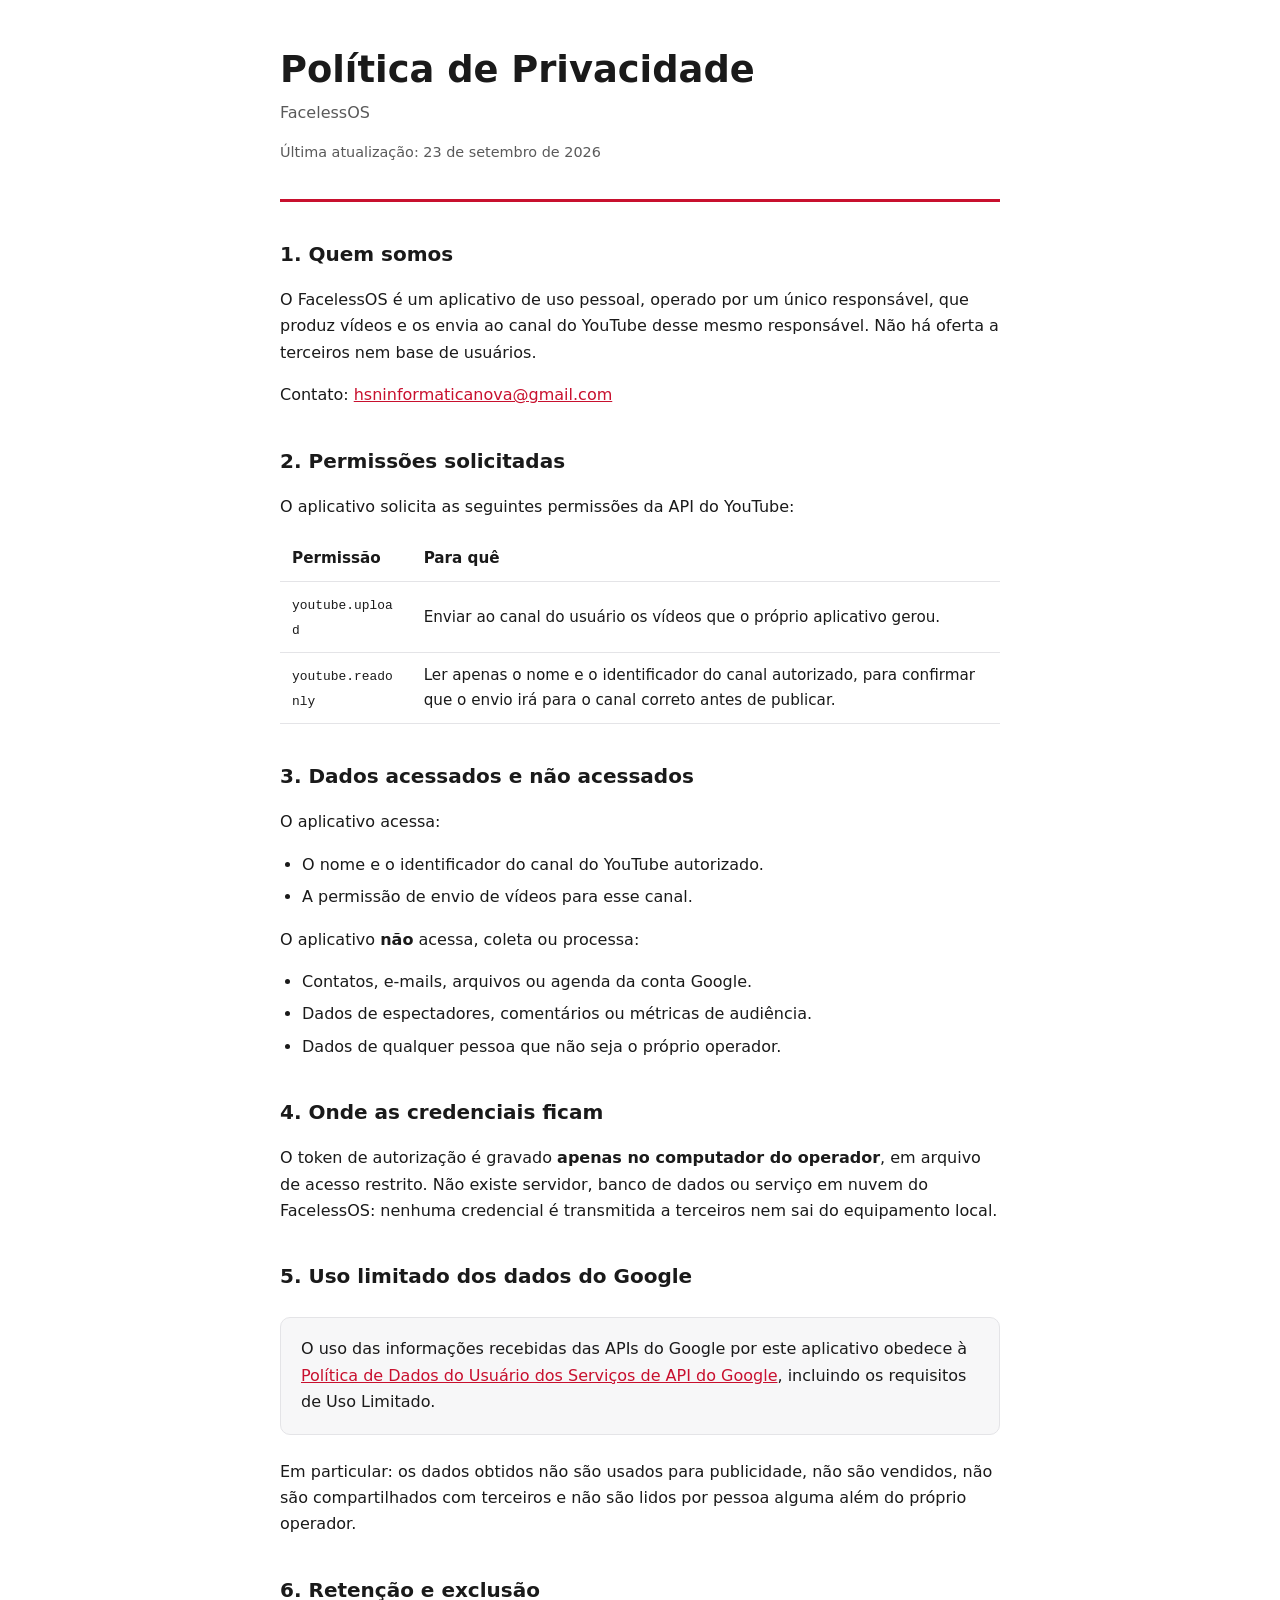
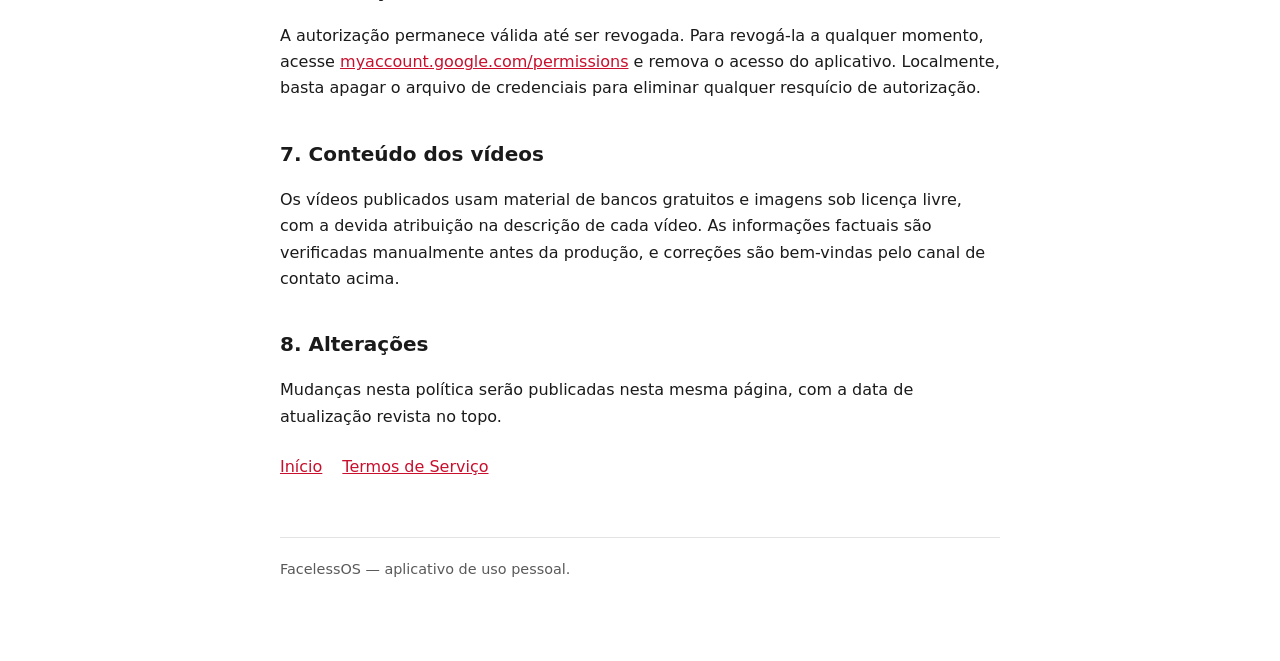
==== privacidade.html @ c949f7e0 "site do app OAuth" ====
<!DOCTYPE html>
<html lang="pt-BR">
<head>
<meta charset="utf-8">
<meta name="viewport" content="width=device-width, initial-scale=1">
<title>Política de Privacidade — FacelessOS</title>
<meta name="description" content="Como o FacelessOS trata os dados acessados na conta do Google.">
<link rel="stylesheet" href="style.css">
</head>
<body>
<main>
  <header>
    <h1>Política de Privacidade</h1>
    <p class="sub">FacelessOS</p>
    <p class="data">Última atualização: 23 de setembro de 2026</p>
  </header>

  <h2>1. Quem somos</h2>
  <p>
    O FacelessOS é um aplicativo de uso pessoal, operado por um único
    responsável, que produz vídeos e os envia ao canal do YouTube desse mesmo
    responsável. Não há oferta a terceiros nem base de usuários.
  </p>
  <p>
    Contato: <a href="mailto:hsninformaticanova@gmail.com">hsninformaticanova@gmail.com</a>
  </p>

  <h2>2. Permissões solicitadas</h2>
  <p>O aplicativo solicita as seguintes permissões da API do YouTube:</p>

  <table>
    <thead>
      <tr><th>Permissão</th><th>Para quê</th></tr>
    </thead>
    <tbody>
      <tr>
        <td><code>youtube.upload</code></td>
        <td>Enviar ao canal do usuário os vídeos que o próprio aplicativo gerou.</td>
      </tr>
      <tr>
        <td><code>youtube.readonly</code></td>
        <td>
          Ler apenas o nome e o identificador do canal autorizado, para
          confirmar que o envio irá para o canal correto antes de publicar.
        </td>
      </tr>
    </tbody>
  </table>

  <h2>3. Dados acessados e não acessados</h2>
  <p>O aplicativo acessa:</p>
  <ul>
    <li>O nome e o identificador do canal do YouTube autorizado.</li>
    <li>A permissão de envio de vídeos para esse canal.</li>
  </ul>

  <p>O aplicativo <strong>não</strong> acessa, coleta ou processa:</p>
  <ul>
    <li>Contatos, e-mails, arquivos ou agenda da conta Google.</li>
    <li>Dados de espectadores, comentários ou métricas de audiência.</li>
    <li>Dados de qualquer pessoa que não seja o próprio operador.</li>
  </ul>

  <h2>4. Onde as credenciais ficam</h2>
  <p>
    O token de autorização é gravado <strong>apenas no computador do
    operador</strong>, em arquivo de acesso restrito. Não existe servidor,
    banco de dados ou serviço em nuvem do FacelessOS: nenhuma credencial é
    transmitida a terceiros nem sai do equipamento local.
  </p>

  <h2>5. Uso limitado dos dados do Google</h2>
  <div class="caixa">
    <p style="margin:0">
      O uso das informações recebidas das APIs do Google por este aplicativo
      obedece à
      <a href="https://developers.google.com/terms/api-services-user-data-policy" rel="noopener">
        Política de Dados do Usuário dos Serviços de API do Google</a>,
      incluindo os requisitos de Uso Limitado.
    </p>
  </div>
  <p>
    Em particular: os dados obtidos não são usados para publicidade, não são
    vendidos, não são compartilhados com terceiros e não são lidos por
    pessoa alguma além do próprio operador.
  </p>

  <h2>6. Retenção e exclusão</h2>
  <p>
    A autorização permanece válida até ser revogada. Para revogá-la a qualquer
    momento, acesse
    <a href="https://myaccount.google.com/permissions" rel="noopener">
      myaccount.google.com/permissions</a>
    e remova o acesso do aplicativo. Localmente, basta apagar o arquivo de
    credenciais para eliminar qualquer resquício de autorização.
  </p>

  <h2>7. Conteúdo dos vídeos</h2>
  <p>
    Os vídeos publicados usam material de bancos gratuitos e imagens sob
    licença livre, com a devida atribuição na descrição de cada vídeo. As
    informações factuais são verificadas manualmente antes da produção, e
    correções são bem-vindas pelo canal de contato acima.
  </p>

  <h2>8. Alterações</h2>
  <p>
    Mudanças nesta política serão publicadas nesta mesma página, com a data de
    atualização revista no topo.
  </p>

  <nav>
    <a href="index.html">Início</a>
    <a href="termos.html">Termos de Serviço</a>
  </nav>

  <footer>FacelessOS — aplicativo de uso pessoal.</footer>
</main>
</body>
</html>
---- style.css ----
:root {
  --fundo: #ffffff;
  --texto: #1a1a1a;
  --suave: #5a5a5a;
  --borda: #e4e4e7;
  --destaque: #c8102e;
  --caixa: #f7f7f8;
}

@media (prefers-color-scheme: dark) {
  :root {
    --fundo: #111113;
    --texto: #ededef;
    --suave: #a1a1aa;
    --borda: #2a2a2e;
    --destaque: #f05062;
    --caixa: #19191c;
  }
}

* { box-sizing: border-box; }

body {
  margin: 0;
  padding: 0 16px;
  background: var(--fundo);
  color: var(--texto);
  font: 16px/1.65 system-ui, -apple-system, "Segoe UI", Roboto, sans-serif;
}

main {
  max-width: 720px;
  margin: 0 auto;
  padding: 48px 0 80px;
}

header {
  border-bottom: 3px solid var(--destaque);
  padding-bottom: 20px;
  margin-bottom: 36px;
}

h1 { font-size: clamp(1.7rem, 5vw, 2.3rem); line-height: 1.2; margin: 0 0 8px; }
h2 { font-size: 1.25rem; margin: 36px 0 12px; }
h3 { font-size: 1.05rem; margin: 24px 0 8px; }

.sub { color: var(--suave); margin: 0; }
.data { color: var(--suave); font-size: .9rem; }

a { color: var(--destaque); }

nav { margin: 24px 0 0; display: flex; gap: 20px; flex-wrap: wrap; }

.caixa {
  background: var(--caixa);
  border: 1px solid var(--borda);
  border-radius: 10px;
  padding: 18px 20px;
  margin: 24px 0;
}

table { width: 100%; border-collapse: collapse; margin: 16px 0; font-size: .95rem; }
th, td { text-align: left; padding: 10px 12px; border-bottom: 1px solid var(--borda); }
th { font-weight: 600; }
td code { font-size: .85em; word-break: break-all; }

ul { padding-left: 22px; }
li { margin: 6px 0; }

footer {
  margin-top: 56px;
  padding-top: 20px;
  border-top: 1px solid var(--borda);
  color: var(--suave);
  font-size: .9rem;
}
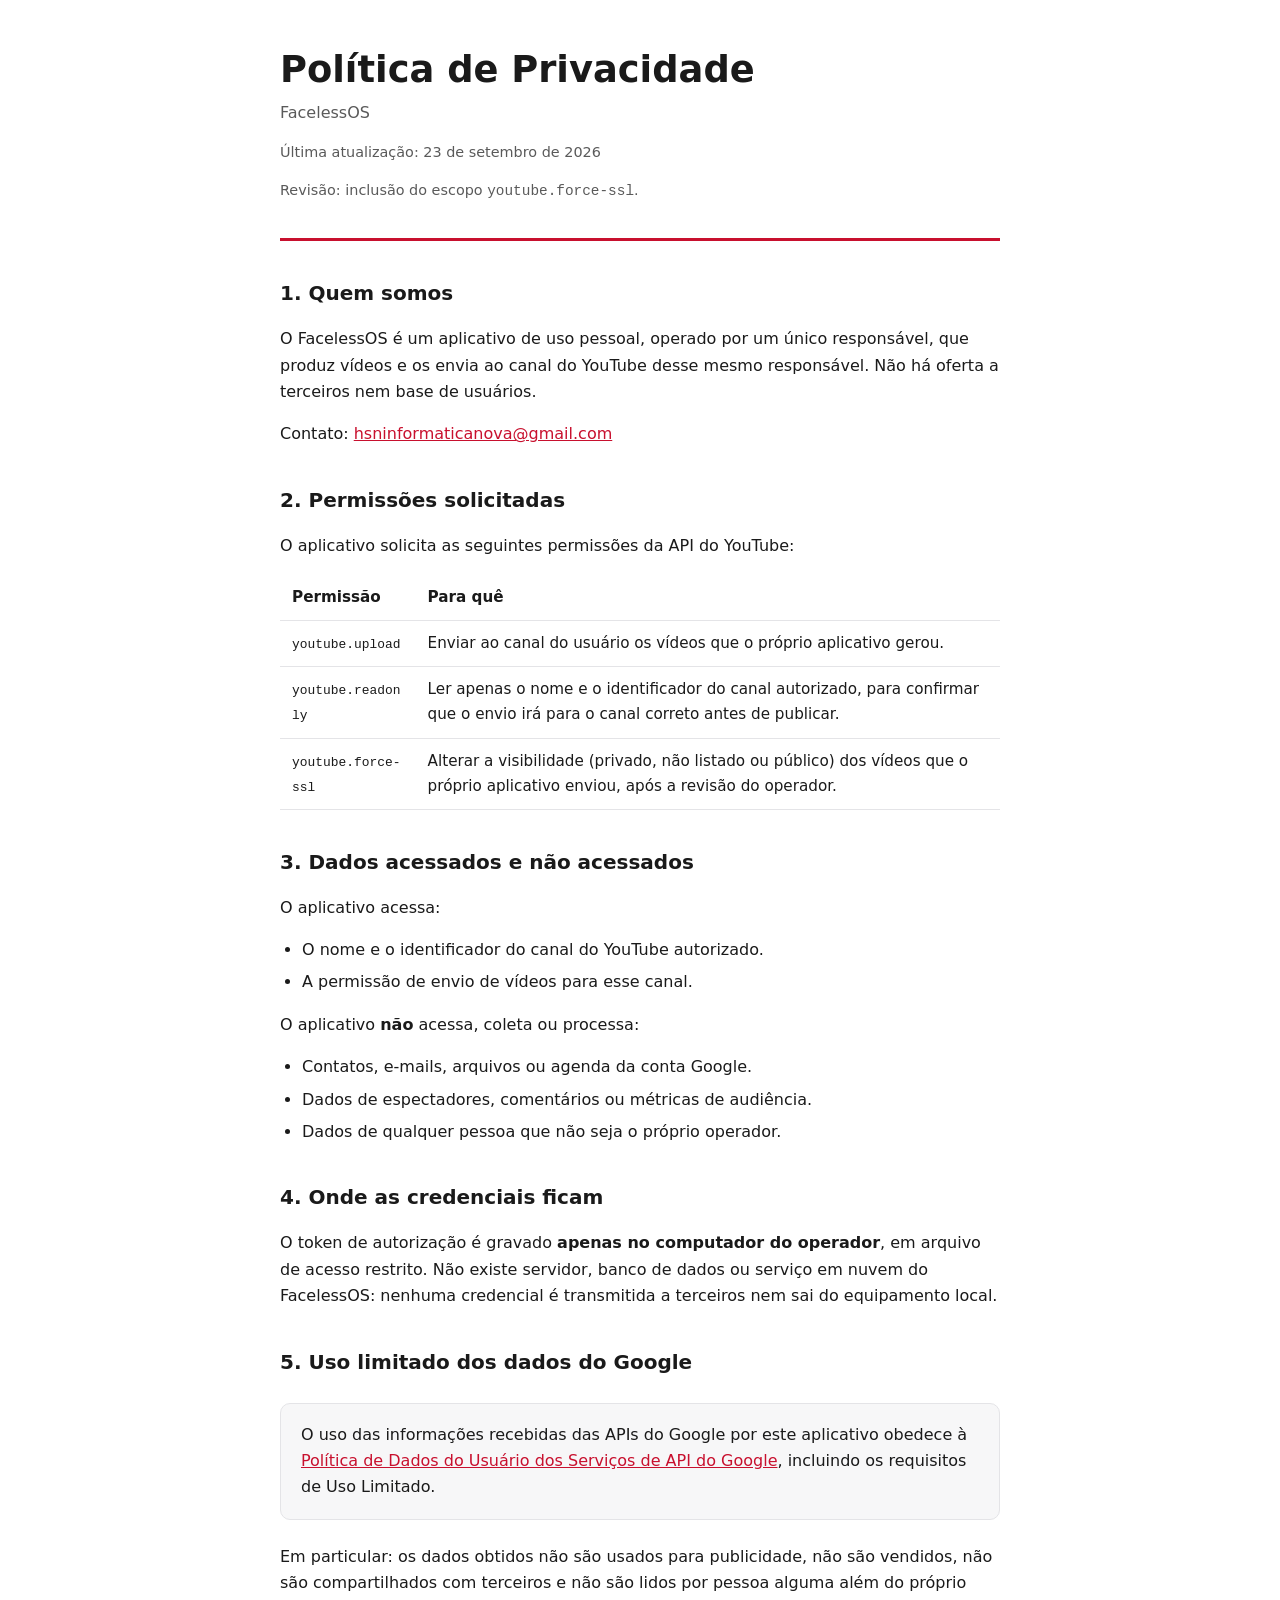
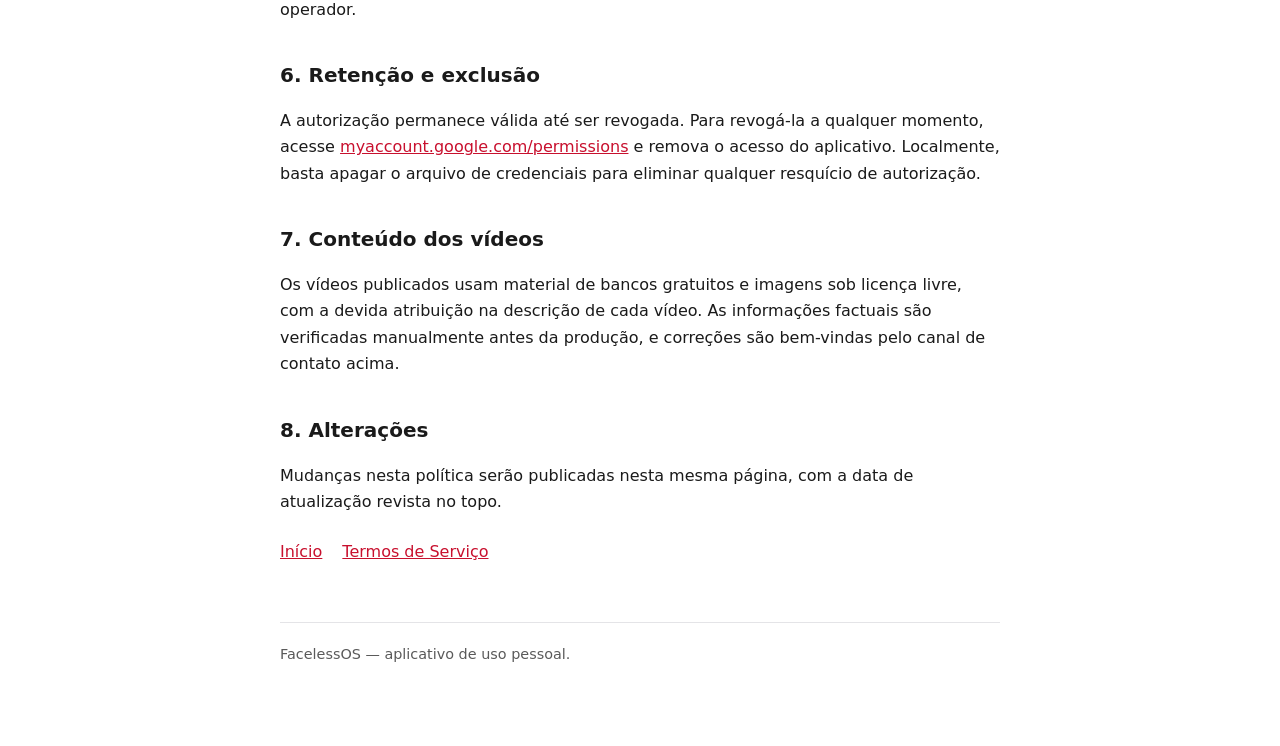
==== commit 0c17bed9: "site do app OAuth" ====
--- a/privacidade.html
+++ b/privacidade.html
@@ -13,6 +13,7 @@
     <h1>Política de Privacidade</h1>
     <p class="sub">FacelessOS</p>
     <p class="data">Última atualização: 23 de setembro de 2026</p>
+    <p class="data">Revisão: inclusão do escopo <code>youtube.force-ssl</code>.</p>
   </header>
 
   <h2>1. Quem somos</h2>
@@ -42,6 +43,13 @@
         <td>
           Ler apenas o nome e o identificador do canal autorizado, para
           confirmar que o envio irá para o canal correto antes de publicar.
+        </td>
+      </tr>
+      <tr>
+        <td><code>youtube.force-ssl</code></td>
+        <td>
+          Alterar a visibilidade (privado, não listado ou público) dos vídeos
+          que o próprio aplicativo enviou, após a revisão do operador.
         </td>
       </tr>
     </tbody>
